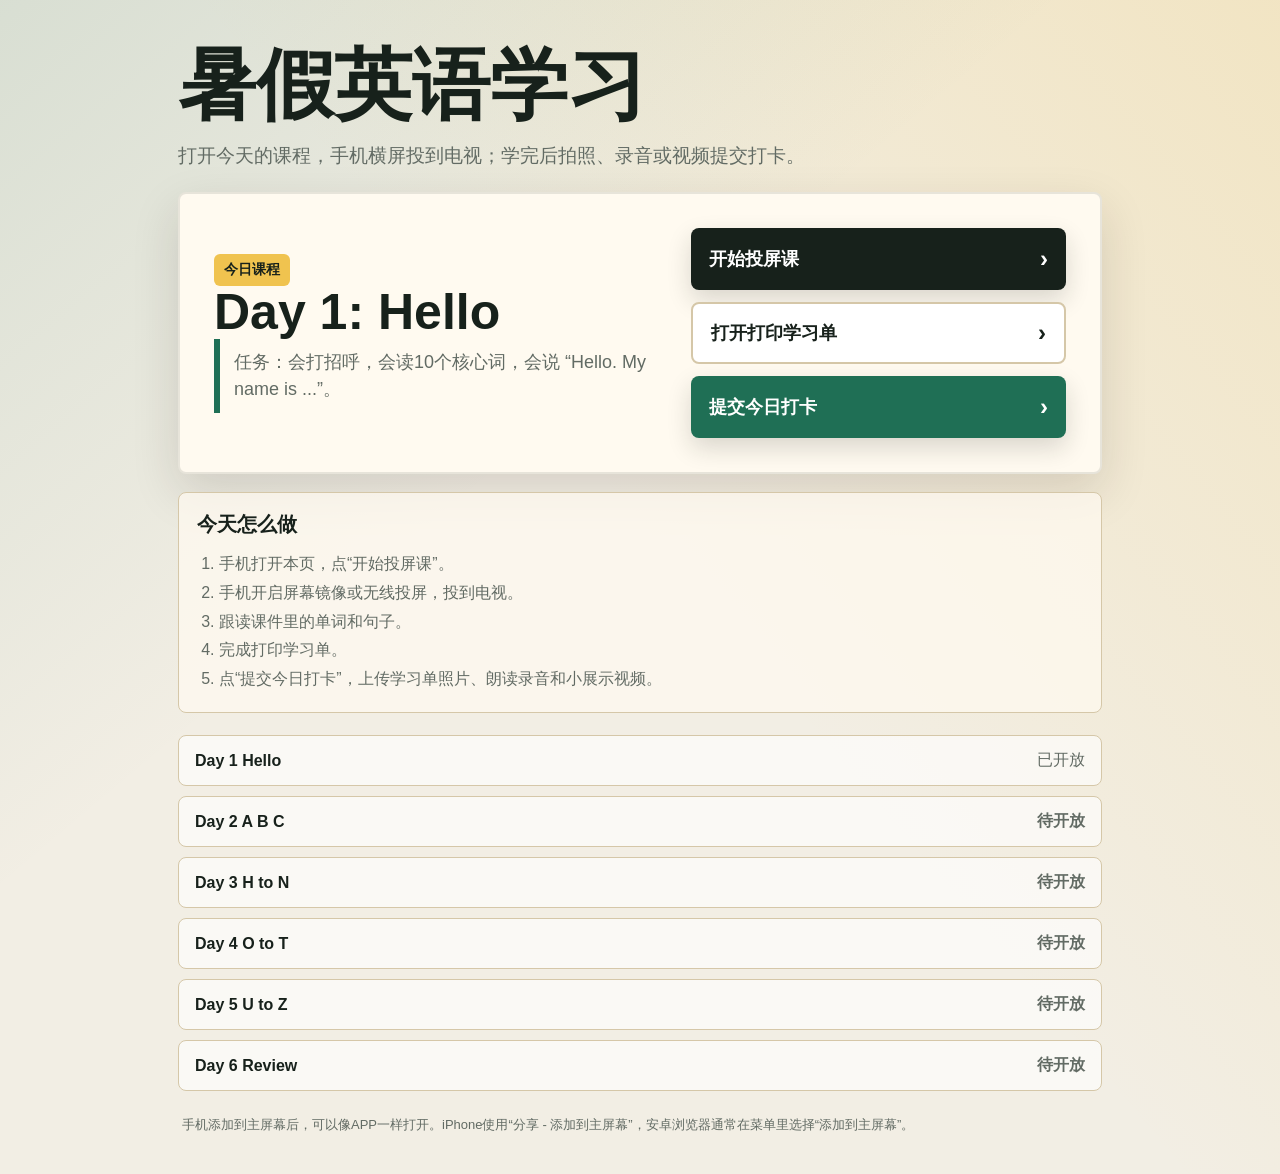
==== index.html @ a69aab35 "Initial English summer course site" ====
<!DOCTYPE html>
<html lang="zh-CN">
<head>
  <meta charset="UTF-8">
  <meta name="viewport" content="width=device-width, initial-scale=1.0">
  <title>暑假英语学习</title>
  <style>
    :root {
      --bg: #f2eee4;
      --ink: #17211b;
      --muted: #626b64;
      --green: #1f6f55;
      --blue: #2f6f96;
      --yellow: #f0c34f;
      --paper: #fffaf0;
      --line: #d5c7a8;
      --shadow: 0 18px 48px rgba(39, 31, 19, 0.14);
    }

    * {
      box-sizing: border-box;
    }

    body {
      margin: 0;
      color: var(--ink);
      font-family: "Trebuchet MS", "Microsoft YaHei", sans-serif;
      background:
        linear-gradient(140deg, rgba(31, 111, 85, 0.12), transparent 40%),
        linear-gradient(230deg, rgba(240, 195, 79, 0.22), transparent 48%),
        var(--bg);
    }

    .app {
      width: min(960px, 100%);
      margin: 0 auto;
      min-height: 100vh;
      padding: 28px 18px 38px;
    }

    header {
      display: grid;
      gap: 16px;
      padding: 18px 0 22px;
    }

    h1,
    h2,
    p {
      margin: 0;
    }

    h1 {
      font-size: clamp(38px, 11vw, 78px);
      line-height: 1.02;
      letter-spacing: 0;
    }

    .sub {
      color: var(--muted);
      font-size: 19px;
      line-height: 1.5;
    }

    .today {
      background: var(--paper);
      border: 2px solid rgba(23, 33, 27, 0.1);
      border-radius: 8px;
      box-shadow: var(--shadow);
      padding: 22px;
      display: grid;
      gap: 18px;
    }

    .tag {
      width: fit-content;
      background: var(--yellow);
      color: var(--ink);
      border-radius: 6px;
      padding: 7px 10px;
      font-size: 14px;
      font-weight: 900;
    }

    h2 {
      font-size: clamp(30px, 8vw, 50px);
      line-height: 1.06;
      letter-spacing: 0;
    }

    .mission {
      border-left: 6px solid var(--green);
      padding: 10px 0 10px 14px;
      color: var(--muted);
      font-size: 18px;
      line-height: 1.5;
    }

    .actions {
      display: grid;
      gap: 12px;
    }

    .button {
      display: flex;
      align-items: center;
      justify-content: space-between;
      gap: 14px;
      text-decoration: none;
      color: white;
      background: var(--ink);
      border-radius: 8px;
      padding: 17px 18px;
      font-size: 18px;
      font-weight: 900;
      min-height: 62px;
      box-shadow: 0 10px 24px rgba(23, 33, 27, 0.16);
    }

    .button.secondary {
      color: var(--ink);
      background: white;
      border: 2px solid var(--line);
      box-shadow: none;
    }

    .button.submit {
      background: var(--green);
    }

    .arrow {
      font-size: 24px;
      line-height: 1;
    }

    .panel {
      margin-top: 18px;
      background: rgba(255, 250, 240, 0.74);
      border: 1px solid var(--line);
      border-radius: 8px;
      padding: 18px;
    }

    .panel h3 {
      margin: 0 0 12px;
      font-size: 20px;
    }

    ol {
      margin: 0;
      padding-left: 22px;
      color: var(--muted);
      font-size: 16px;
      line-height: 1.8;
    }

    .days {
      margin-top: 22px;
      display: grid;
      gap: 10px;
    }

    .day-row {
      display: flex;
      justify-content: space-between;
      align-items: center;
      gap: 12px;
      background: rgba(255, 255, 255, 0.65);
      border: 1px solid var(--line);
      border-radius: 8px;
      padding: 14px 16px;
      color: var(--muted);
      font-size: 16px;
    }

    .day-row strong {
      color: var(--ink);
    }

    .locked {
      color: var(--muted);
      font-weight: 800;
    }

    footer {
      color: var(--muted);
      font-size: 13px;
      line-height: 1.6;
      padding: 24px 4px 0;
    }

    @media (min-width: 760px) {
      .today {
        grid-template-columns: 1.1fr 0.9fr;
        align-items: center;
        padding: 34px;
      }

      .actions {
        align-self: stretch;
        align-content: center;
      }
    }
  </style>
</head>
<body>
  <main class="app">
    <header>
      <h1>暑假英语学习</h1>
      <p class="sub">打开今天的课程，手机横屏投到电视；学完后拍照、录音或视频提交打卡。</p>
    </header>

    <section class="today" aria-labelledby="today-title">
      <div>
        <div class="tag">今日课程</div>
        <h2 id="today-title">Day 1: Hello</h2>
        <p class="mission">任务：会打招呼，会读10个核心词，会说 “Hello. My name is ...”。</p>
      </div>
      <div class="actions">
        <a class="button" href="day01-hello-tv.html">
          <span>开始投屏课</span>
          <span class="arrow">›</span>
        </a>
        <a class="button secondary" href="day01-hello-worksheet.html">
          <span>打开打印学习单</span>
          <span class="arrow">›</span>
        </a>
        <a class="button submit" href="https://docs.qq.com/form/page/DS1B0QWNUSHpyZU52#/fill" target="_blank" rel="noopener">
          <span>提交今日打卡</span>
          <span class="arrow">›</span>
        </a>
      </div>
    </section>

    <section class="panel">
      <h3>今天怎么做</h3>
      <ol>
        <li>手机打开本页，点“开始投屏课”。</li>
        <li>手机开启屏幕镜像或无线投屏，投到电视。</li>
        <li>跟读课件里的单词和句子。</li>
        <li>完成打印学习单。</li>
        <li>点“提交今日打卡”，上传学习单照片、朗读录音和小展示视频。</li>
      </ol>
    </section>

    <section class="days" aria-label="课程列表">
      <div class="day-row"><strong>Day 1 Hello</strong><span>已开放</span></div>
      <div class="day-row"><strong>Day 2 A B C</strong><span class="locked">待开放</span></div>
      <div class="day-row"><strong>Day 3 H to N</strong><span class="locked">待开放</span></div>
      <div class="day-row"><strong>Day 4 O to T</strong><span class="locked">待开放</span></div>
      <div class="day-row"><strong>Day 5 U to Z</strong><span class="locked">待开放</span></div>
      <div class="day-row"><strong>Day 6 Review</strong><span class="locked">待开放</span></div>
    </section>

    <footer>
      手机添加到主屏幕后，可以像APP一样打开。iPhone使用“分享 - 添加到主屏幕”，安卓浏览器通常在菜单里选择“添加到主屏幕”。
    </footer>
  </main>
</body>
</html>
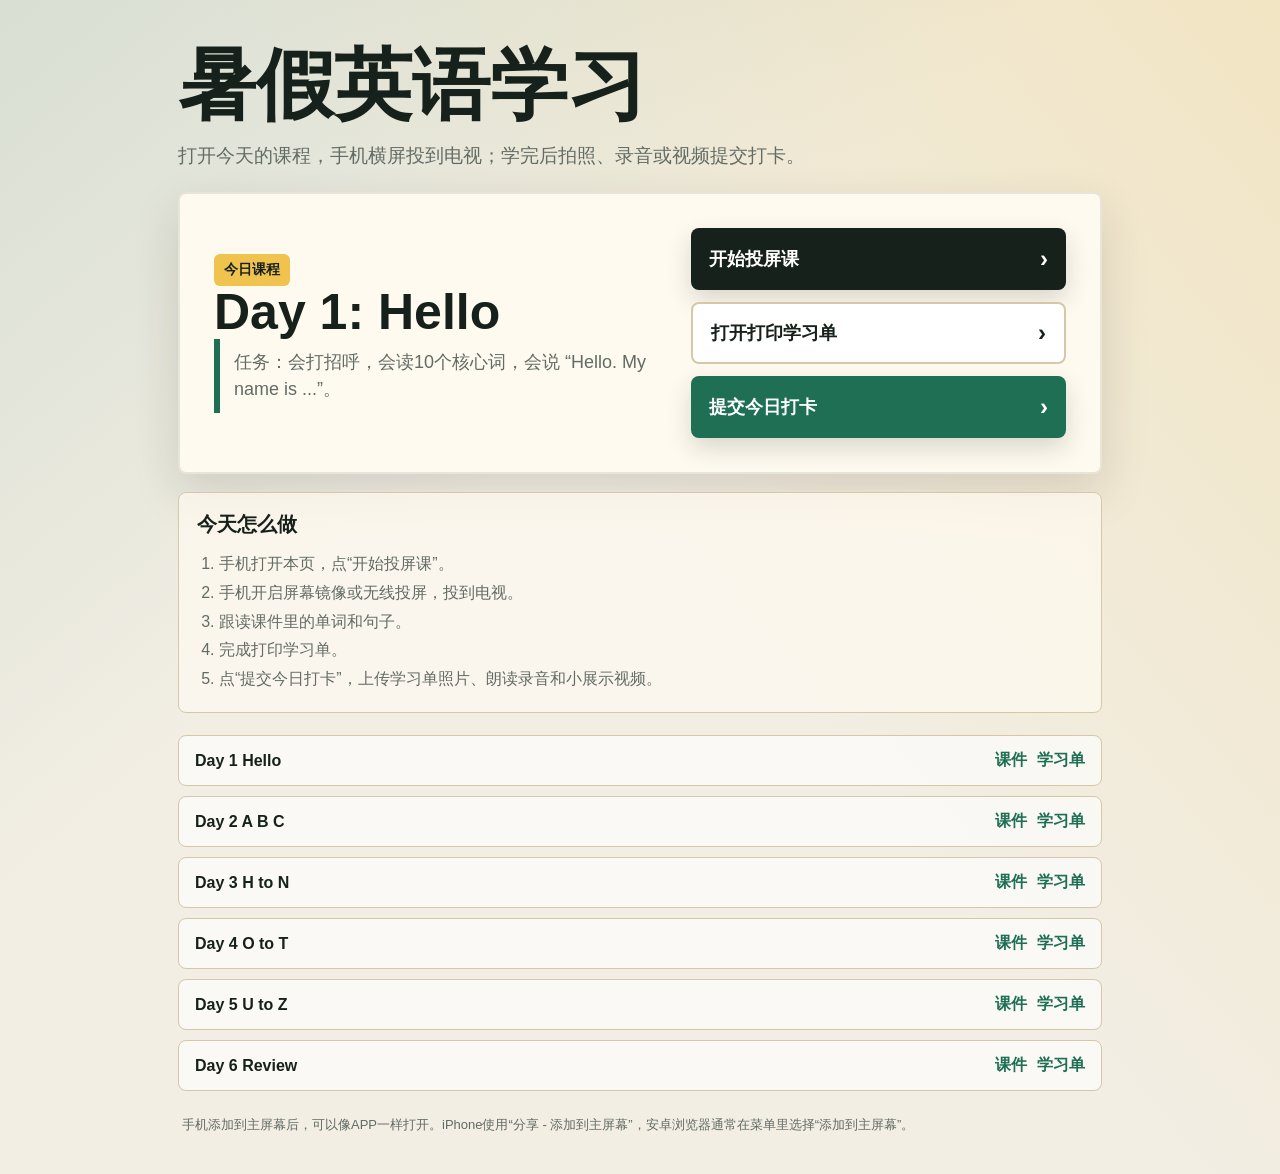
==== commit 72a33568: "Add remaining week one lessons" ====
--- a/index.html
+++ b/index.html
@@ -177,9 +177,18 @@
       color: var(--ink);
     }
 
-    .locked {
-      color: var(--muted);
-      font-weight: 800;
+    .day-actions {
+      display: flex;
+      gap: 10px;
+      flex-wrap: wrap;
+      justify-content: flex-end;
+      font-weight: 900;
+    }
+
+    .day-actions a {
+      color: var(--green);
+      text-decoration: none;
+      white-space: nowrap;
     }
 
     footer {
@@ -244,12 +253,12 @@
     </section>
 
     <section class="days" aria-label="课程列表">
-      <div class="day-row"><strong>Day 1 Hello</strong><span>已开放</span></div>
-      <div class="day-row"><strong>Day 2 A B C</strong><span class="locked">待开放</span></div>
-      <div class="day-row"><strong>Day 3 H to N</strong><span class="locked">待开放</span></div>
-      <div class="day-row"><strong>Day 4 O to T</strong><span class="locked">待开放</span></div>
-      <div class="day-row"><strong>Day 5 U to Z</strong><span class="locked">待开放</span></div>
-      <div class="day-row"><strong>Day 6 Review</strong><span class="locked">待开放</span></div>
+      <div class="day-row"><strong>Day 1 Hello</strong><span class="day-actions"><a href="day01-hello-tv.html">课件</a><a href="day01-hello-worksheet.html">学习单</a></span></div>
+      <div class="day-row"><strong>Day 2 A B C</strong><span class="day-actions"><a href="day02-abc-tv.html">课件</a><a href="day02-abc-worksheet.html">学习单</a></span></div>
+      <div class="day-row"><strong>Day 3 H to N</strong><span class="day-actions"><a href="day03-h-to-n-tv.html">课件</a><a href="day03-h-to-n-worksheet.html">学习单</a></span></div>
+      <div class="day-row"><strong>Day 4 O to T</strong><span class="day-actions"><a href="day04-o-to-t-tv.html">课件</a><a href="day04-o-to-t-worksheet.html">学习单</a></span></div>
+      <div class="day-row"><strong>Day 5 U to Z</strong><span class="day-actions"><a href="day05-u-to-z-tv.html">课件</a><a href="day05-u-to-z-worksheet.html">学习单</a></span></div>
+      <div class="day-row"><strong>Day 6 Review</strong><span class="day-actions"><a href="day06-review-tv.html">课件</a><a href="day06-review-worksheet.html">学习单</a></span></div>
     </section>
 
     <footer>
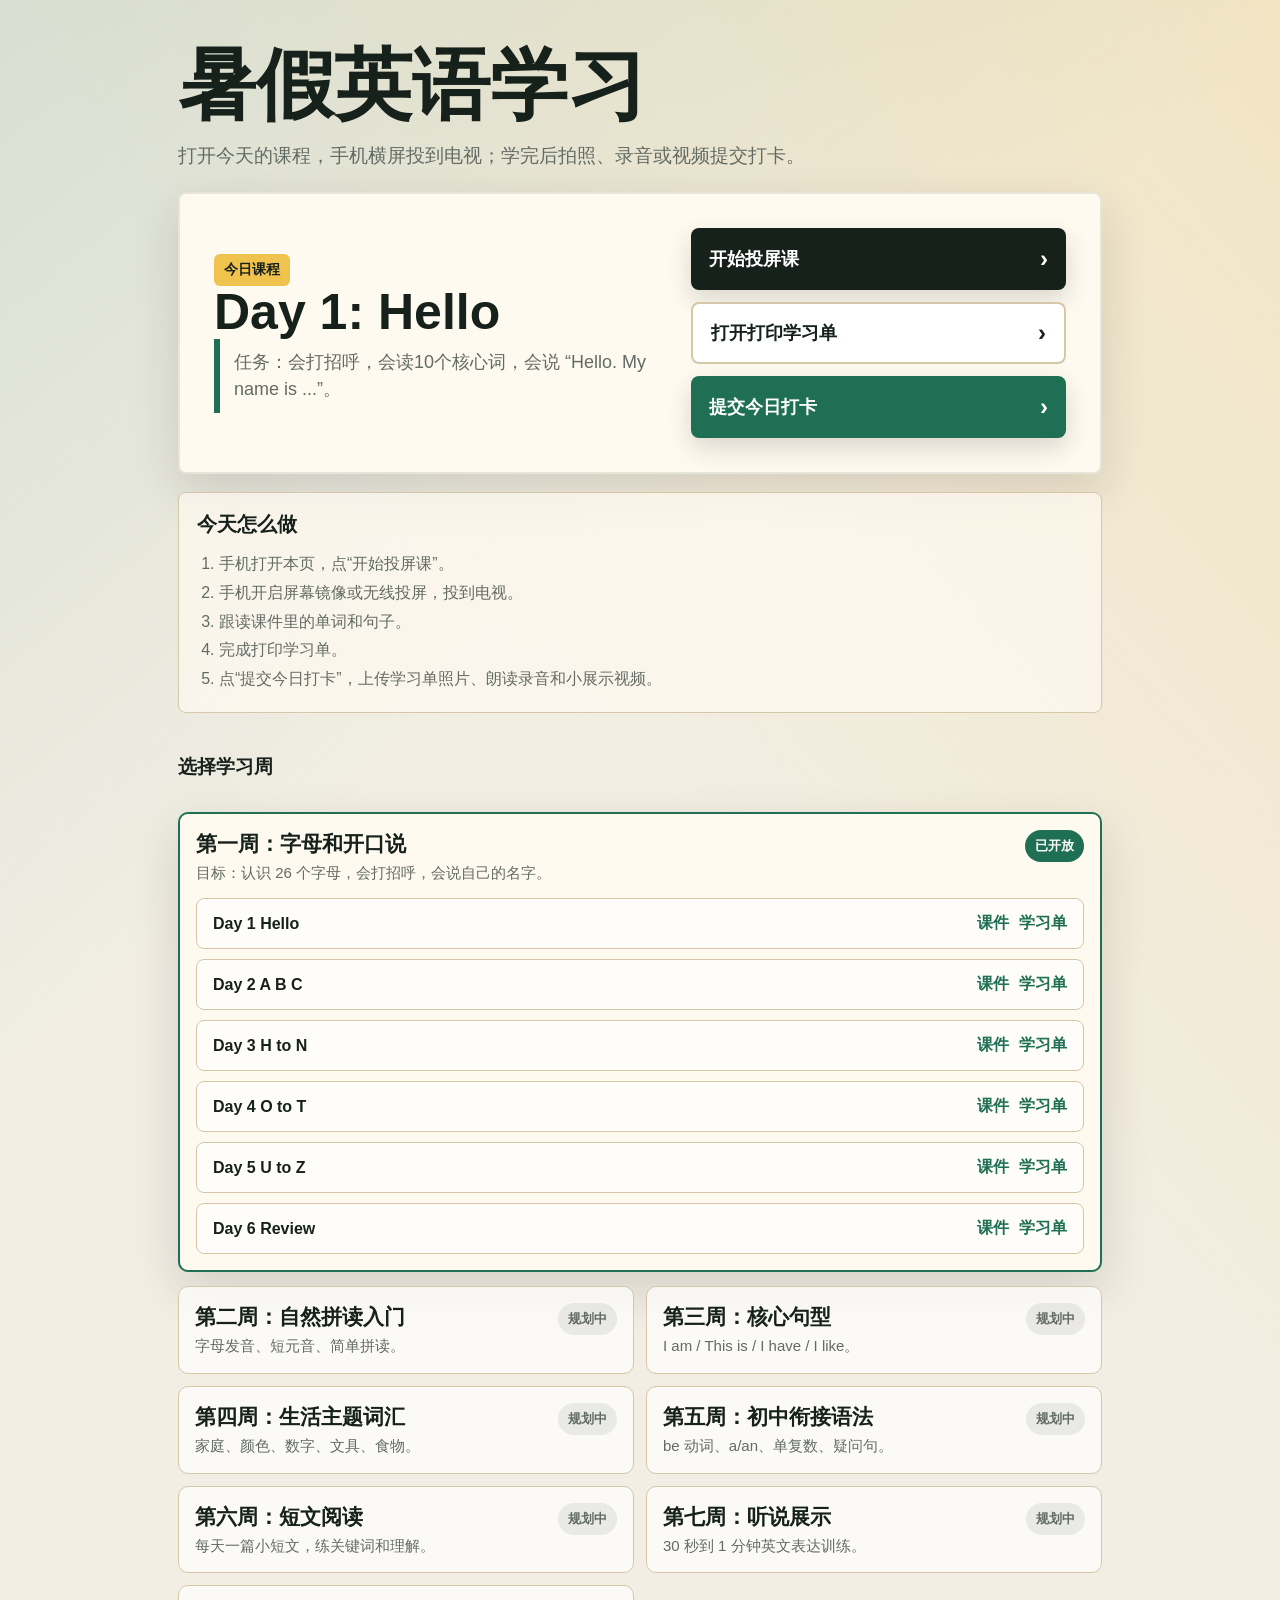
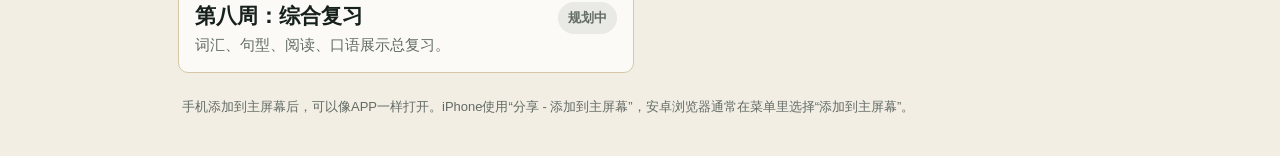
==== commit eb45c161: "Add weekly course selector" ====
--- a/index.html
+++ b/index.html
@@ -160,6 +160,70 @@
       gap: 10px;
     }
 
+    .weeks {
+      margin-top: 22px;
+      display: grid;
+      gap: 14px;
+    }
+
+    .week-card {
+      background: rgba(255, 255, 255, 0.72);
+      border: 1px solid var(--line);
+      border-radius: 10px;
+      padding: 16px;
+      display: grid;
+      gap: 12px;
+    }
+
+    .week-card.active {
+      background: var(--paper);
+      border: 2px solid var(--green);
+      box-shadow: var(--shadow);
+    }
+
+    .week-head {
+      display: flex;
+      justify-content: space-between;
+      gap: 12px;
+      align-items: flex-start;
+    }
+
+    .week-title {
+      display: grid;
+      gap: 4px;
+    }
+
+    .week-title strong {
+      font-size: 21px;
+      color: var(--ink);
+    }
+
+    .week-title span {
+      color: var(--muted);
+      font-size: 15px;
+      line-height: 1.45;
+    }
+
+    .week-status {
+      flex: 0 0 auto;
+      color: white;
+      background: var(--green);
+      border-radius: 999px;
+      padding: 7px 10px;
+      font-size: 13px;
+      font-weight: 900;
+      white-space: nowrap;
+    }
+
+    .week-card.planned .week-status {
+      color: var(--muted);
+      background: rgba(98, 107, 100, 0.12);
+    }
+
+    .week-card .days {
+      margin-top: 2px;
+    }
+
     .day-row {
       display: flex;
       justify-content: space-between;
@@ -191,6 +255,11 @@
       white-space: nowrap;
     }
 
+    .week-grid {
+      display: grid;
+      gap: 12px;
+    }
+
     footer {
       color: var(--muted);
       font-size: 13px;
@@ -208,6 +277,10 @@
       .actions {
         align-self: stretch;
         align-content: center;
+      }
+
+      .week-grid {
+        grid-template-columns: repeat(2, 1fr);
       }
     }
   </style>
@@ -252,13 +325,49 @@
       </ol>
     </section>
 
-    <section class="days" aria-label="课程列表">
-      <div class="day-row"><strong>Day 1 Hello</strong><span class="day-actions"><a href="day01-hello-tv.html">课件</a><a href="day01-hello-worksheet.html">学习单</a></span></div>
-      <div class="day-row"><strong>Day 2 A B C</strong><span class="day-actions"><a href="day02-abc-tv.html">课件</a><a href="day02-abc-worksheet.html">学习单</a></span></div>
-      <div class="day-row"><strong>Day 3 H to N</strong><span class="day-actions"><a href="day03-h-to-n-tv.html">课件</a><a href="day03-h-to-n-worksheet.html">学习单</a></span></div>
-      <div class="day-row"><strong>Day 4 O to T</strong><span class="day-actions"><a href="day04-o-to-t-tv.html">课件</a><a href="day04-o-to-t-worksheet.html">学习单</a></span></div>
-      <div class="day-row"><strong>Day 5 U to Z</strong><span class="day-actions"><a href="day05-u-to-z-tv.html">课件</a><a href="day05-u-to-z-worksheet.html">学习单</a></span></div>
-      <div class="day-row"><strong>Day 6 Review</strong><span class="day-actions"><a href="day06-review-tv.html">课件</a><a href="day06-review-worksheet.html">学习单</a></span></div>
+    <section class="weeks" aria-label="选择学习周">
+      <h3>选择学习周</h3>
+      <article class="week-card active">
+        <div class="week-head">
+          <div class="week-title">
+            <strong>第一周：字母和开口说</strong>
+            <span>目标：认识 26 个字母，会打招呼，会说自己的名字。</span>
+          </div>
+          <span class="week-status">已开放</span>
+        </div>
+        <div class="days" aria-label="第一周课程列表">
+          <div class="day-row"><strong>Day 1 Hello</strong><span class="day-actions"><a href="day01-hello-tv.html">课件</a><a href="day01-hello-worksheet.html">学习单</a></span></div>
+          <div class="day-row"><strong>Day 2 A B C</strong><span class="day-actions"><a href="day02-abc-tv.html">课件</a><a href="day02-abc-worksheet.html">学习单</a></span></div>
+          <div class="day-row"><strong>Day 3 H to N</strong><span class="day-actions"><a href="day03-h-to-n-tv.html">课件</a><a href="day03-h-to-n-worksheet.html">学习单</a></span></div>
+          <div class="day-row"><strong>Day 4 O to T</strong><span class="day-actions"><a href="day04-o-to-t-tv.html">课件</a><a href="day04-o-to-t-worksheet.html">学习单</a></span></div>
+          <div class="day-row"><strong>Day 5 U to Z</strong><span class="day-actions"><a href="day05-u-to-z-tv.html">课件</a><a href="day05-u-to-z-worksheet.html">学习单</a></span></div>
+          <div class="day-row"><strong>Day 6 Review</strong><span class="day-actions"><a href="day06-review-tv.html">课件</a><a href="day06-review-worksheet.html">学习单</a></span></div>
+        </div>
+      </article>
+
+      <div class="week-grid">
+        <article class="week-card planned">
+          <div class="week-head"><div class="week-title"><strong>第二周：自然拼读入门</strong><span>字母发音、短元音、简单拼读。</span></div><span class="week-status">规划中</span></div>
+        </article>
+        <article class="week-card planned">
+          <div class="week-head"><div class="week-title"><strong>第三周：核心句型</strong><span>I am / This is / I have / I like。</span></div><span class="week-status">规划中</span></div>
+        </article>
+        <article class="week-card planned">
+          <div class="week-head"><div class="week-title"><strong>第四周：生活主题词汇</strong><span>家庭、颜色、数字、文具、食物。</span></div><span class="week-status">规划中</span></div>
+        </article>
+        <article class="week-card planned">
+          <div class="week-head"><div class="week-title"><strong>第五周：初中衔接语法</strong><span>be 动词、a/an、单复数、疑问句。</span></div><span class="week-status">规划中</span></div>
+        </article>
+        <article class="week-card planned">
+          <div class="week-head"><div class="week-title"><strong>第六周：短文阅读</strong><span>每天一篇小短文，练关键词和理解。</span></div><span class="week-status">规划中</span></div>
+        </article>
+        <article class="week-card planned">
+          <div class="week-head"><div class="week-title"><strong>第七周：听说展示</strong><span>30 秒到 1 分钟英文表达训练。</span></div><span class="week-status">规划中</span></div>
+        </article>
+        <article class="week-card planned">
+          <div class="week-head"><div class="week-title"><strong>第八周：综合复习</strong><span>词汇、句型、阅读、口语展示总复习。</span></div><span class="week-status">规划中</span></div>
+        </article>
+      </div>
     </section>
 
     <footer>
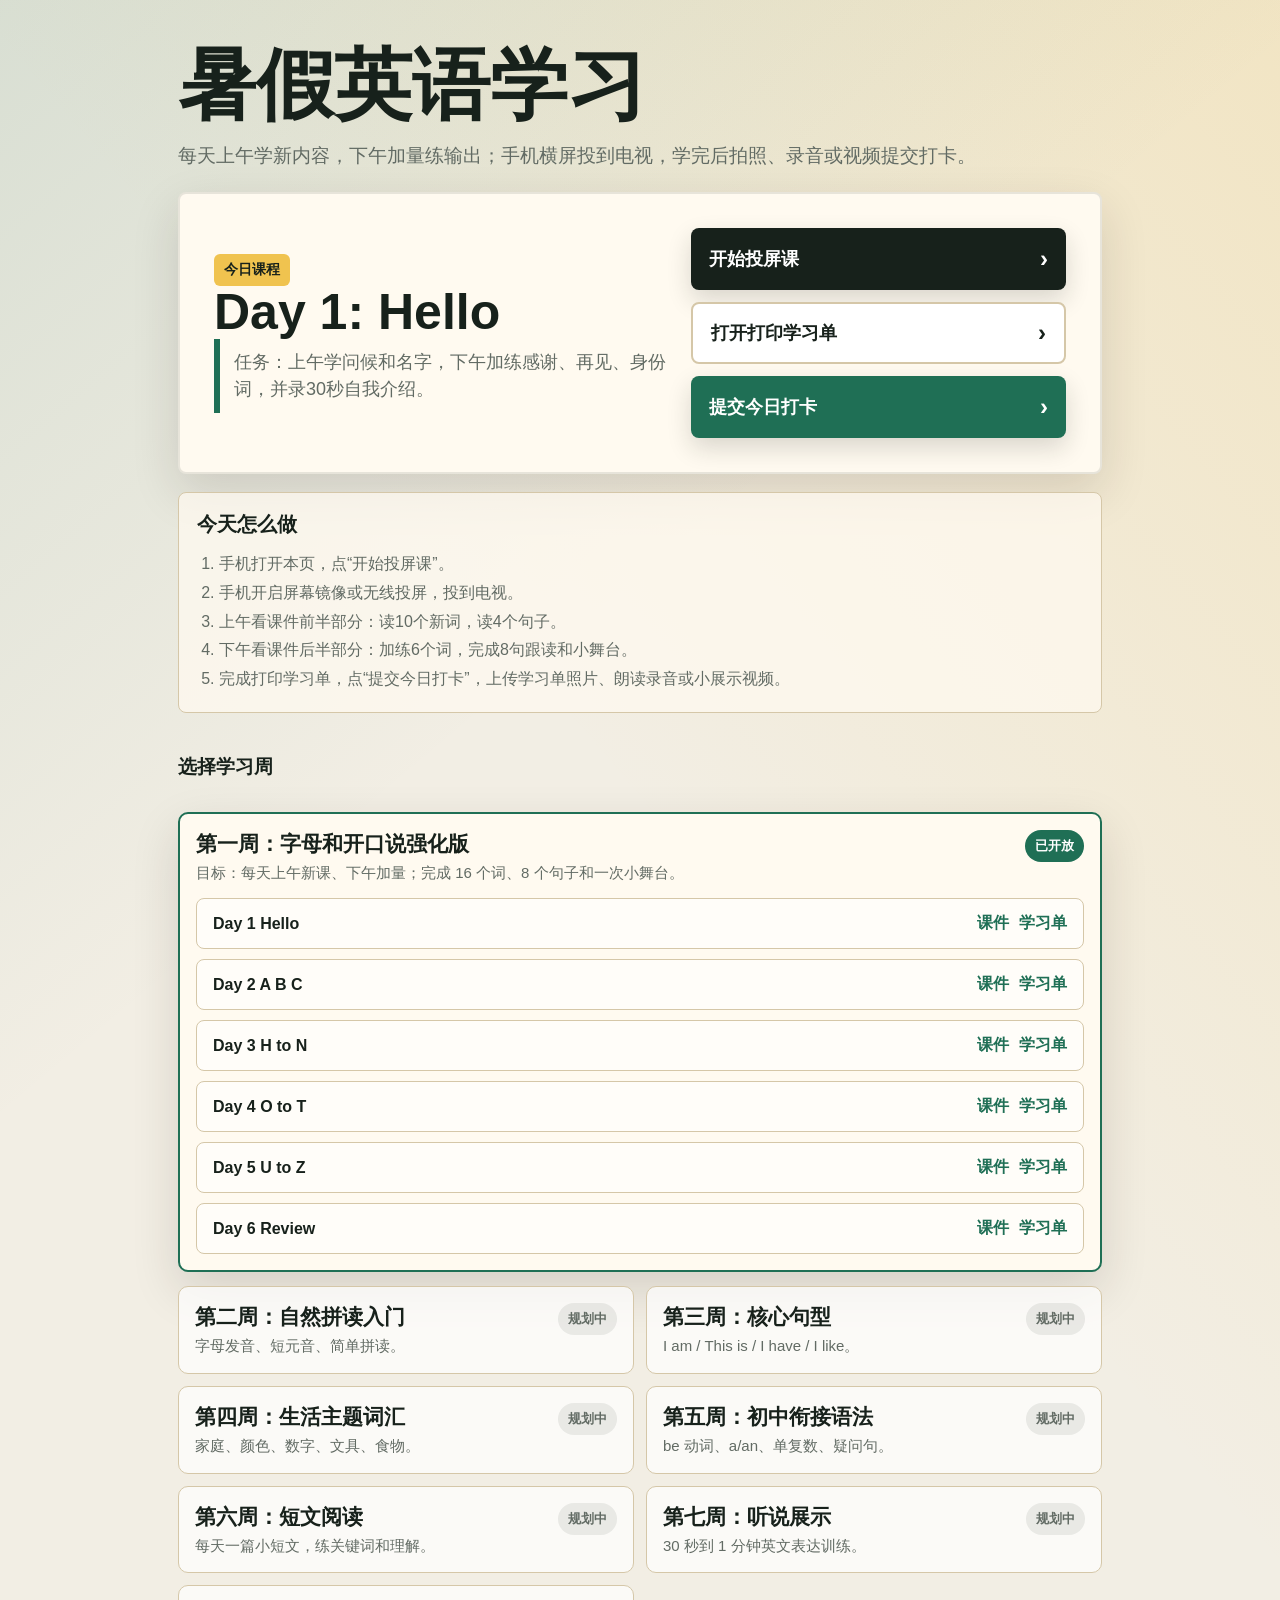
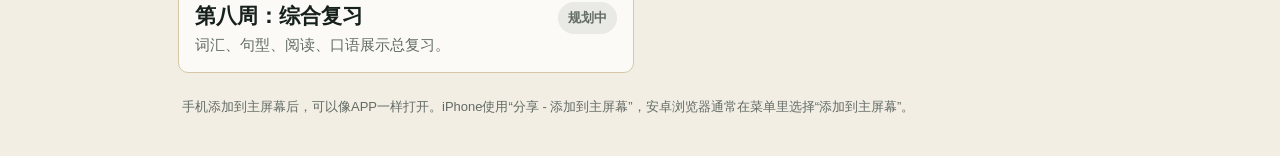
==== commit c7d9c890: "Upgrade week one to intensive schedule" ====
--- a/index.html
+++ b/index.html
@@ -289,14 +289,14 @@
   <main class="app">
     <header>
       <h1>暑假英语学习</h1>
-      <p class="sub">打开今天的课程，手机横屏投到电视；学完后拍照、录音或视频提交打卡。</p>
+      <p class="sub">每天上午学新内容，下午加量练输出；手机横屏投到电视，学完后拍照、录音或视频提交打卡。</p>
     </header>
 
     <section class="today" aria-labelledby="today-title">
       <div>
         <div class="tag">今日课程</div>
         <h2 id="today-title">Day 1: Hello</h2>
-        <p class="mission">任务：会打招呼，会读10个核心词，会说 “Hello. My name is ...”。</p>
+        <p class="mission">任务：上午学问候和名字，下午加练感谢、再见、身份词，并录30秒自我介绍。</p>
       </div>
       <div class="actions">
         <a class="button" href="day01-hello-tv.html">
@@ -319,9 +319,9 @@
       <ol>
         <li>手机打开本页，点“开始投屏课”。</li>
         <li>手机开启屏幕镜像或无线投屏，投到电视。</li>
-        <li>跟读课件里的单词和句子。</li>
-        <li>完成打印学习单。</li>
-        <li>点“提交今日打卡”，上传学习单照片、朗读录音和小展示视频。</li>
+        <li>上午看课件前半部分：读10个新词，读4个句子。</li>
+        <li>下午看课件后半部分：加练6个词，完成8句跟读和小舞台。</li>
+        <li>完成打印学习单，点“提交今日打卡”，上传学习单照片、朗读录音或小展示视频。</li>
       </ol>
     </section>
 
@@ -330,8 +330,8 @@
       <article class="week-card active">
         <div class="week-head">
           <div class="week-title">
-            <strong>第一周：字母和开口说</strong>
-            <span>目标：认识 26 个字母，会打招呼，会说自己的名字。</span>
+            <strong>第一周：字母和开口说强化版</strong>
+            <span>目标：每天上午新课、下午加量；完成 16 个词、8 个句子和一次小舞台。</span>
           </div>
           <span class="week-status">已开放</span>
         </div>
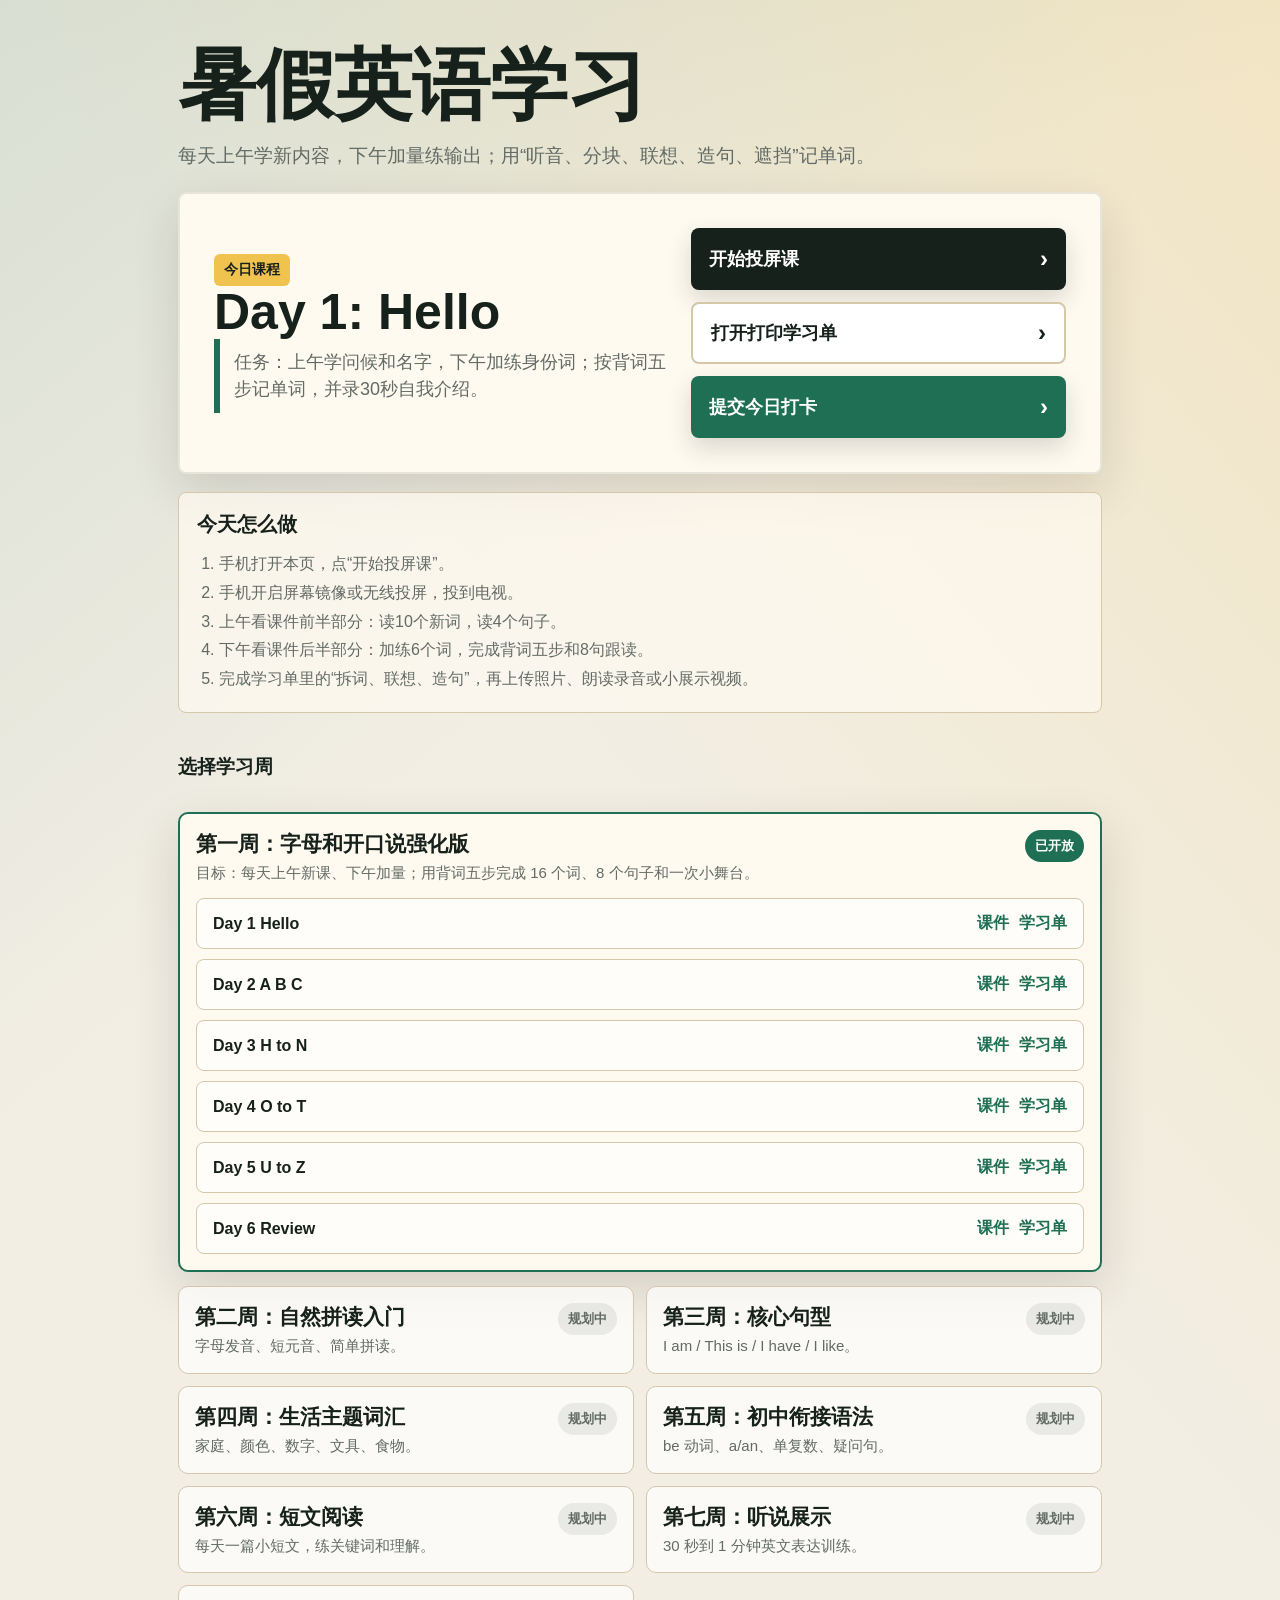
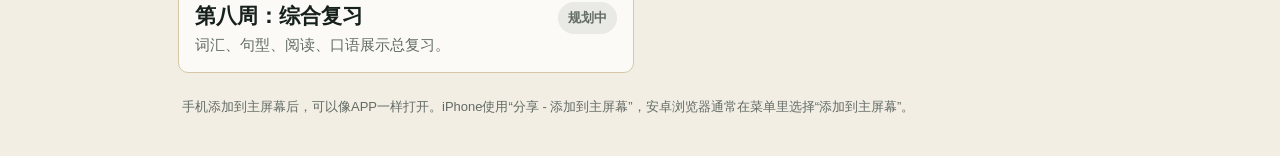
==== commit 0c856b58: "Add word memory method practice" ====
--- a/index.html
+++ b/index.html
@@ -289,14 +289,14 @@
   <main class="app">
     <header>
       <h1>暑假英语学习</h1>
-      <p class="sub">每天上午学新内容，下午加量练输出；手机横屏投到电视，学完后拍照、录音或视频提交打卡。</p>
+      <p class="sub">每天上午学新内容，下午加量练输出；用“听音、分块、联想、造句、遮挡”记单词。</p>
     </header>
 
     <section class="today" aria-labelledby="today-title">
       <div>
         <div class="tag">今日课程</div>
         <h2 id="today-title">Day 1: Hello</h2>
-        <p class="mission">任务：上午学问候和名字，下午加练感谢、再见、身份词，并录30秒自我介绍。</p>
+        <p class="mission">任务：上午学问候和名字，下午加练身份词；按背词五步记单词，并录30秒自我介绍。</p>
       </div>
       <div class="actions">
         <a class="button" href="day01-hello-tv.html">
@@ -320,8 +320,8 @@
         <li>手机打开本页，点“开始投屏课”。</li>
         <li>手机开启屏幕镜像或无线投屏，投到电视。</li>
         <li>上午看课件前半部分：读10个新词，读4个句子。</li>
-        <li>下午看课件后半部分：加练6个词，完成8句跟读和小舞台。</li>
-        <li>完成打印学习单，点“提交今日打卡”，上传学习单照片、朗读录音或小展示视频。</li>
+        <li>下午看课件后半部分：加练6个词，完成背词五步和8句跟读。</li>
+        <li>完成学习单里的“拆词、联想、造句”，再上传照片、朗读录音或小展示视频。</li>
       </ol>
     </section>
 
@@ -331,7 +331,7 @@
         <div class="week-head">
           <div class="week-title">
             <strong>第一周：字母和开口说强化版</strong>
-            <span>目标：每天上午新课、下午加量；完成 16 个词、8 个句子和一次小舞台。</span>
+            <span>目标：每天上午新课、下午加量；用背词五步完成 16 个词、8 个句子和一次小舞台。</span>
           </div>
           <span class="week-status">已开放</span>
         </div>
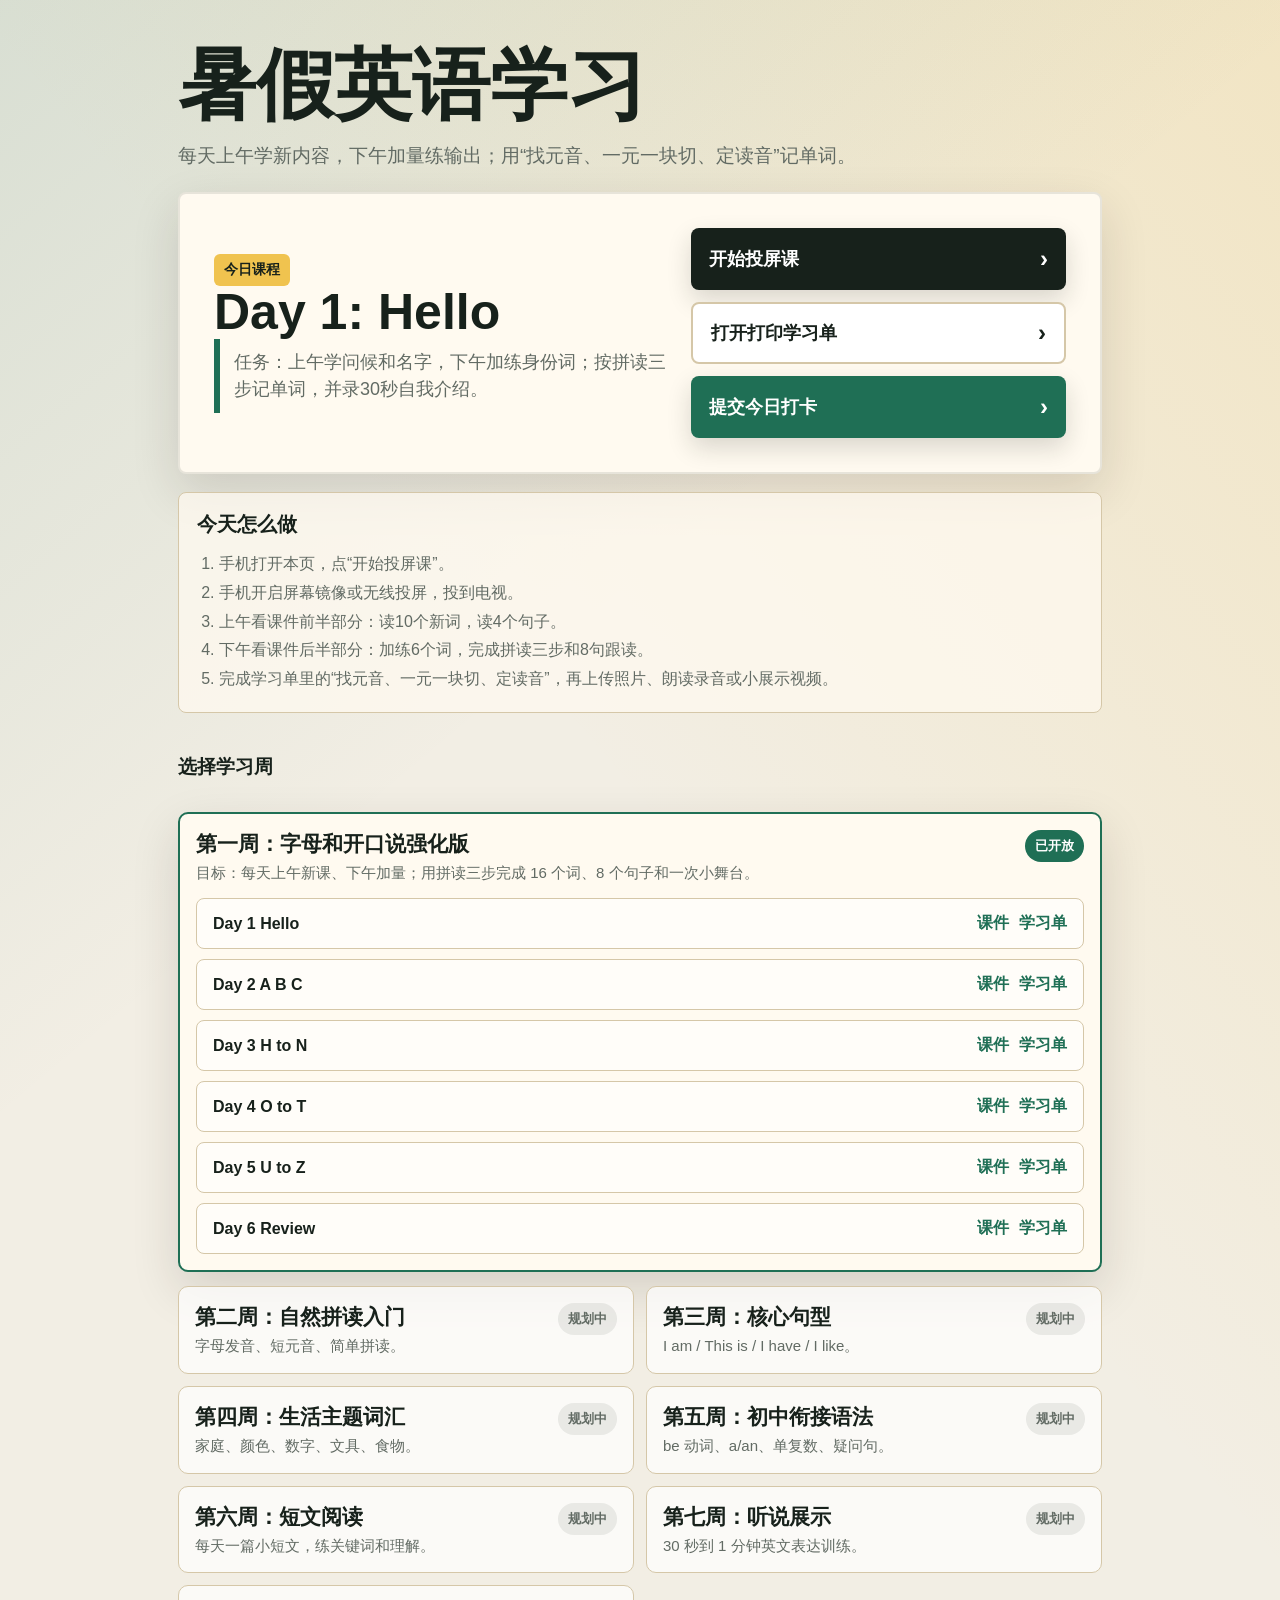
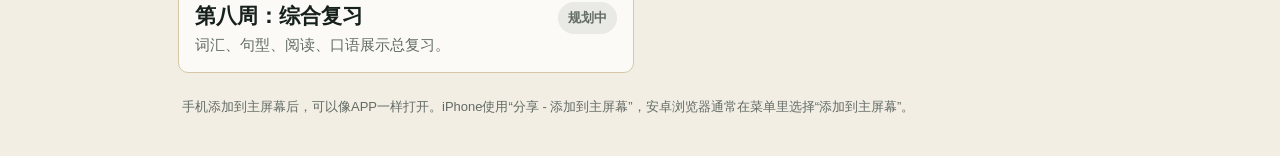
==== commit d4e2d527: "Use phonics steps for word memory" ====
--- a/index.html
+++ b/index.html
@@ -289,14 +289,14 @@
   <main class="app">
     <header>
       <h1>暑假英语学习</h1>
-      <p class="sub">每天上午学新内容，下午加量练输出；用“听音、分块、联想、造句、遮挡”记单词。</p>
+      <p class="sub">每天上午学新内容，下午加量练输出；用“找元音、一元一块切、定读音”记单词。</p>
     </header>
 
     <section class="today" aria-labelledby="today-title">
       <div>
         <div class="tag">今日课程</div>
         <h2 id="today-title">Day 1: Hello</h2>
-        <p class="mission">任务：上午学问候和名字，下午加练身份词；按背词五步记单词，并录30秒自我介绍。</p>
+        <p class="mission">任务：上午学问候和名字，下午加练身份词；按拼读三步记单词，并录30秒自我介绍。</p>
       </div>
       <div class="actions">
         <a class="button" href="day01-hello-tv.html">
@@ -320,8 +320,8 @@
         <li>手机打开本页，点“开始投屏课”。</li>
         <li>手机开启屏幕镜像或无线投屏，投到电视。</li>
         <li>上午看课件前半部分：读10个新词，读4个句子。</li>
-        <li>下午看课件后半部分：加练6个词，完成背词五步和8句跟读。</li>
-        <li>完成学习单里的“拆词、联想、造句”，再上传照片、朗读录音或小展示视频。</li>
+        <li>下午看课件后半部分：加练6个词，完成拼读三步和8句跟读。</li>
+        <li>完成学习单里的“找元音、一元一块切、定读音”，再上传照片、朗读录音或小展示视频。</li>
       </ol>
     </section>
 
@@ -331,7 +331,7 @@
         <div class="week-head">
           <div class="week-title">
             <strong>第一周：字母和开口说强化版</strong>
-            <span>目标：每天上午新课、下午加量；用背词五步完成 16 个词、8 个句子和一次小舞台。</span>
+            <span>目标：每天上午新课、下午加量；用拼读三步完成 16 个词、8 个句子和一次小舞台。</span>
           </div>
           <span class="week-status">已开放</span>
         </div>
